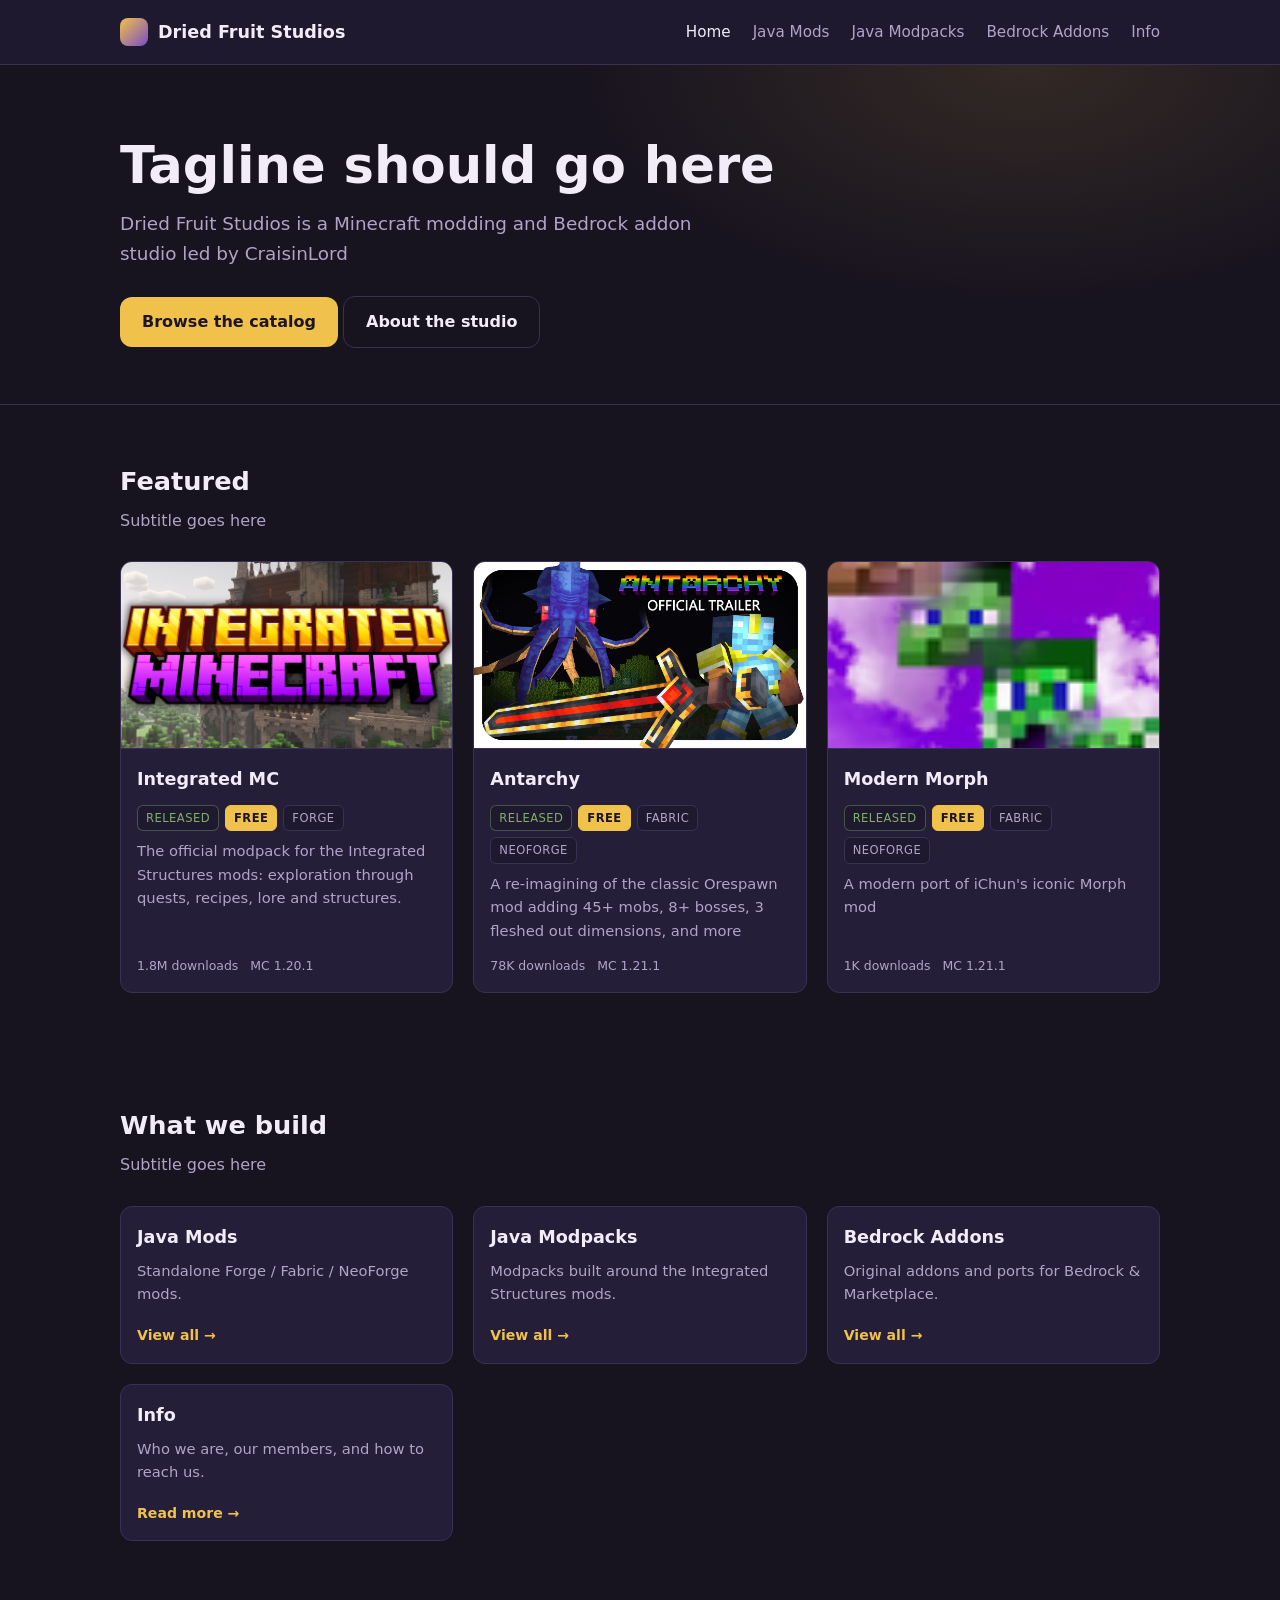
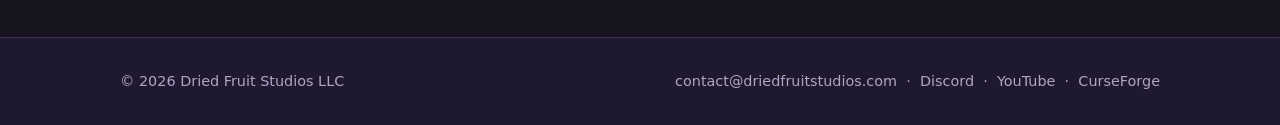
==== index.html @ 53a5d4b8 "initial commit" ====
<!DOCTYPE html>
<html lang="en">
<head>
  <meta charset="utf-8">
  <meta name="viewport" content="width=device-width, initial-scale=1">
  <title>Dried Fruit Studios — Minecraft mods, modpacks & Bedrock addons</title>
  <meta name="description" content="Dried Fruit Studios LLC is a Minecraft modding and Bedrock addon studio led by CraisinLord. Browse our Java mods, modpacks, and Bedrock addons.">
  <link rel="stylesheet" href="assets/css/style.css">
</head>
<body>
  <div id="site-header"></div>

  <main>
    <section class="hero">
      <div class="wrap">
        <h1>Tagline should go here</h1>
        <p>Dried Fruit Studios is a Minecraft modding and Bedrock addon studio led by CraisinLord</p>
        <a class="btn" href="java-mods.html">Browse the catalog</a>
        <a class="btn secondary" href="info.html">About the studio</a>
      </div>
    </section>

    <section>
      <div class="wrap">
        <h2>Featured</h2>
        <p class="section-sub">Subtitle goes here</p>
        <div id="product-grid" data-category="all" data-featured="true" data-limit="6"></div>
      </div>
    </section>

    <section>
      <div class="wrap">
        <h2>What we build</h2>
        <p class="section-sub">Subtitle goes here</p>
        <div class="grid">
          <article class="card"><div class="body"><h3>Java Mods</h3><p class="tagline">Standalone Forge / Fabric / NeoForge mods.</p><div class="links"><a href="java-mods.html">View all &rarr;</a></div></div></article>
          <article class="card"><div class="body"><h3>Java Modpacks</h3><p class="tagline">Modpacks built around the Integrated Structures mods.</p><div class="links"><a href="java-modpacks.html">View all &rarr;</a></div></div></article>
          <article class="card"><div class="body"><h3>Bedrock Addons</h3><p class="tagline">Original addons and ports for Bedrock &amp; Marketplace.</p><div class="links"><a href="bedrock-addons.html">View all &rarr;</a></div></div></article>
          <article class="card"><div class="body"><h3>Info</h3><p class="tagline">Who we are, our members, and how to reach us.</p><div class="links"><a href="info.html">Read more &rarr;</a></div></div></article>
        </div>
      </div>
    </section>
  </main>

  <div id="site-footer"></div>
  <script src="assets/js/site.js"></script>
  <script src="assets/js/products.js"></script>
</body>
</html>
---- assets/css/style.css ----
/* Dried Fruit Studios — draft theme, dark purple + gold. */

:root {
  --bg:        #17131f;
  --bg-raised: #1f1930;
  --bg-card:   #251e39;
  --border:    #3a3054;
  --text:      #f1ecf7;
  --text-dim:  #b0a4c6;
  --accent:    #f0c14b;
  --accent-2:  #7b4dc4;
  --on-accent: #1c1526;
  --good:      #7fb069;
  --warn:      #d9a441;
  --radius:    12px;
  --maxw:      1080px;
  --font:      system-ui, -apple-system, "Segoe UI", Roboto, Helvetica, Arial, sans-serif;
}

* { box-sizing: border-box; }

html, body { margin: 0; padding: 0; }

body {
  background: var(--bg);
  color: var(--text);
  font-family: var(--font);
  line-height: 1.6;
  -webkit-font-smoothing: antialiased;
}

a { color: var(--accent); text-decoration: none; }
a:hover { text-decoration: underline; }

img { max-width: 100%; display: block; }

.wrap { max-width: var(--maxw); margin: 0 auto; padding: 0 20px; }

/* Header / nav */
.site-header {
  border-bottom: 1px solid var(--border);
  background: var(--bg-raised);
  position: sticky;
  top: 0;
  z-index: 50;
}
.site-header .wrap {
  display: flex;
  align-items: center;
  justify-content: space-between;
  min-height: 64px;
}
.brand {
  display: flex;
  align-items: center;
  gap: 10px;
  font-weight: 700;
  font-size: 1.1rem;
  color: var(--text);
}
.brand:hover { text-decoration: none; }
.brand .mark {
  width: 28px; height: 28px;
  border-radius: 8px;
  background: linear-gradient(135deg, var(--accent), var(--accent-2));
  display: inline-block;
}
.nav-links { display: flex; gap: 22px; align-items: center; }
.nav-links a {
  color: var(--text-dim);
  font-size: 0.95rem;
  font-weight: 500;
}
.nav-links a:hover,
.nav-links a.active { color: var(--text); text-decoration: none; }

.nav-toggle {
  display: none;
  background: none; border: 1px solid var(--border);
  color: var(--text); border-radius: 8px;
  padding: 6px 10px; font-size: 1rem; cursor: pointer;
}

@media (max-width: 720px) {
  .nav-toggle { display: block; }
  .nav-links {
    display: none;
    position: absolute;
    top: 64px; left: 0; right: 0;
    flex-direction: column;
    gap: 0;
    background: var(--bg-raised);
    border-bottom: 1px solid var(--border);
    padding: 8px 0;
  }
  .nav-links.open { display: flex; }
  .nav-links a { padding: 12px 20px; width: 100%; }
}

/* Hero */
.hero {
  padding: 72px 0 56px;
  border-bottom: 1px solid var(--border);
  background:
    radial-gradient(60% 120% at 80% 0%, rgba(240,193,75,0.13), transparent 60%),
    var(--bg);
}
.hero h1 {
  font-size: clamp(2rem, 5vw, 3.2rem);
  line-height: 1.1;
  margin: 0 0 16px;
}
.hero p { font-size: 1.15rem; color: var(--text-dim); max-width: 620px; margin: 0 0 28px; }

.btn {
  display: inline-block;
  background: var(--accent);
  color: var(--on-accent);
  font-weight: 700;
  padding: 12px 22px;
  border-radius: var(--radius);
  border: none;
}
.btn:hover { text-decoration: none; filter: brightness(1.06); }
.btn.secondary {
  background: transparent;
  color: var(--text);
  border: 1px solid var(--border);
}

/* Sections */
section { padding: 56px 0; }
section h2 { font-size: 1.6rem; margin: 0 0 6px; }
section .section-sub { color: var(--text-dim); margin: 0 0 28px; }

/* Product grid */
.filters {
  display: flex; flex-wrap: wrap; gap: 8px; margin-bottom: 24px;
}
.filters button {
  background: var(--bg-card);
  border: 1px solid var(--border);
  color: var(--text-dim);
  padding: 6px 14px;
  border-radius: 999px;
  cursor: pointer;
  font-size: 0.88rem;
}
.filters button.active { background: var(--accent); color: var(--on-accent); border-color: var(--accent); font-weight: 600; }

.grid {
  display: grid;
  grid-template-columns: repeat(auto-fill, minmax(280px, 1fr));
  gap: 20px;
}
.card {
  background: var(--bg-card);
  border: 1px solid var(--border);
  border-radius: var(--radius);
  overflow: hidden;
  display: flex;
  flex-direction: column;
  color: var(--text);
  transition: border-color .15s ease, transform .15s ease;
}
a.card:hover { text-decoration: none; border-color: var(--accent); transform: translateY(-2px); }
.card .thumb {
  aspect-ratio: 16 / 9;
  width: 100%;
  object-fit: cover;
  background: var(--bg-raised);
  border-bottom: 1px solid var(--border);
}
.card .thumb--empty { display: block; }
.card .body { padding: 16px; flex: 1; display: flex; flex-direction: column; gap: 8px; }
.card h3 { margin: 0; font-size: 1.1rem; }
.card .tagline { color: var(--text-dim); font-size: 0.92rem; margin: 0; flex: 1; }
.card .meta { display: flex; flex-wrap: wrap; gap: 6px; margin-top: 4px; }
.card-foot { display: flex; flex-wrap: wrap; gap: 12px; margin-top: 6px; }
.card-foot .dl { font-size: 0.78rem; color: var(--text-dim); }
.badge {
  font-size: 0.72rem;
  text-transform: uppercase;
  letter-spacing: 0.04em;
  padding: 3px 8px;
  border-radius: 6px;
  background: var(--bg-raised);
  color: var(--text-dim);
  border: 1px solid var(--border);
}
.badge.released      { color: var(--good); border-color: rgba(127,176,105,0.4); }
.badge.in-development { color: var(--warn); border-color: rgba(217,164,65,0.4); }
.badge.planned       { color: var(--text-dim); }
.badge.free {
  color: var(--on-accent); background: var(--accent);
  border-color: var(--accent); font-weight: 700;
}
.card .links { display: flex; flex-wrap: wrap; gap: 12px; margin-top: 10px; }
.card .links a { font-size: 0.88rem; font-weight: 600; }

/* Info page */
.prose { max-width: 720px; }
.prose h2 { margin-top: 40px; }
.team {
  display: grid;
  grid-template-columns: repeat(auto-fill, minmax(220px, 1fr));
  gap: 20px;
  margin-top: 24px;
}
.member {
  background: var(--bg-card);
  border: 1px solid var(--border);
  border-radius: var(--radius);
  padding: 18px;
}
.member .avatar {
  width: 72px; height: 72px;
  border-radius: 50%;
  border: 1px solid var(--border);
  margin-bottom: 10px;
}
.member h3 { margin: 0 0 2px; }
.member .role { color: var(--accent); font-size: 0.85rem; font-weight: 600; }
.member .member-links { margin: 10px 0 0; font-size: 0.88rem; font-weight: 600; }

/* Stat row (info page) */
.stat-row {
  display: flex; flex-wrap: wrap; gap: 28px;
  padding: 20px 0 4px;
}
.stat { display: flex; flex-direction: column; }
.stat strong { font-size: 1.6rem; color: var(--accent); line-height: 1.1; }
.stat span { color: var(--text-dim); font-size: 0.9rem; }

/* Footer */
.site-footer {
  border-top: 1px solid var(--border);
  background: var(--bg-raised);
  color: var(--text-dim);
  font-size: 0.9rem;
  padding: 32px 0;
  margin-top: 40px;
}
.site-footer .wrap { display: flex; flex-wrap: wrap; gap: 16px; justify-content: space-between; }
.site-footer a { color: var(--text-dim); }

.empty-note { color: var(--text-dim); font-style: italic; }

/* Product detail page */
.crumb { margin: 0 0 24px; font-size: 0.9rem; }
.pd-head { display: flex; gap: 22px; align-items: flex-start; flex-wrap: wrap; }
.pd-icon {
  width: 96px; height: 96px; border-radius: 16px;
  border: 1px solid var(--border); background: var(--bg-card);
  flex-shrink: 0;
}
.pd-head h1 { margin: 0 0 8px; font-size: clamp(1.6rem, 4vw, 2.4rem); }
.pd-summary { color: var(--text-dim); margin: 0 0 16px; max-width: 620px; }
.pd-actions { display: flex; flex-wrap: wrap; gap: 12px; }
.pd-facts {
  display: grid; grid-template-columns: repeat(auto-fit, minmax(160px, 1fr));
  gap: 16px; margin: 32px 0; padding: 20px;
  background: var(--bg-card); border: 1px solid var(--border); border-radius: var(--radius);
}
.pd-facts .fact dt { font-size: 0.75rem; text-transform: uppercase; letter-spacing: 0.04em; color: var(--text-dim); margin-bottom: 6px; }
.pd-facts .fact dd { margin: 0; display: flex; flex-wrap: wrap; gap: 6px; align-items: center; }
.muted { color: var(--text-dim); font-size: 0.85em; }
.pd-gallery {
  display: grid; grid-template-columns: repeat(auto-fill, minmax(240px, 1fr));
  gap: 14px; margin-top: 16px;
}
.pd-gallery img {
  width: 100%; aspect-ratio: 16 / 10; object-fit: cover;
  border-radius: 10px; border: 1px solid var(--border);
}
.pd-trailer {
  position: relative; width: 100%; aspect-ratio: 16 / 9;
  margin: 28px 0; border-radius: var(--radius); overflow: hidden;
  border: 1px solid var(--border); background: #000;
}
.pd-trailer iframe { position: absolute; inset: 0; width: 100%; height: 100%; border: 0; }
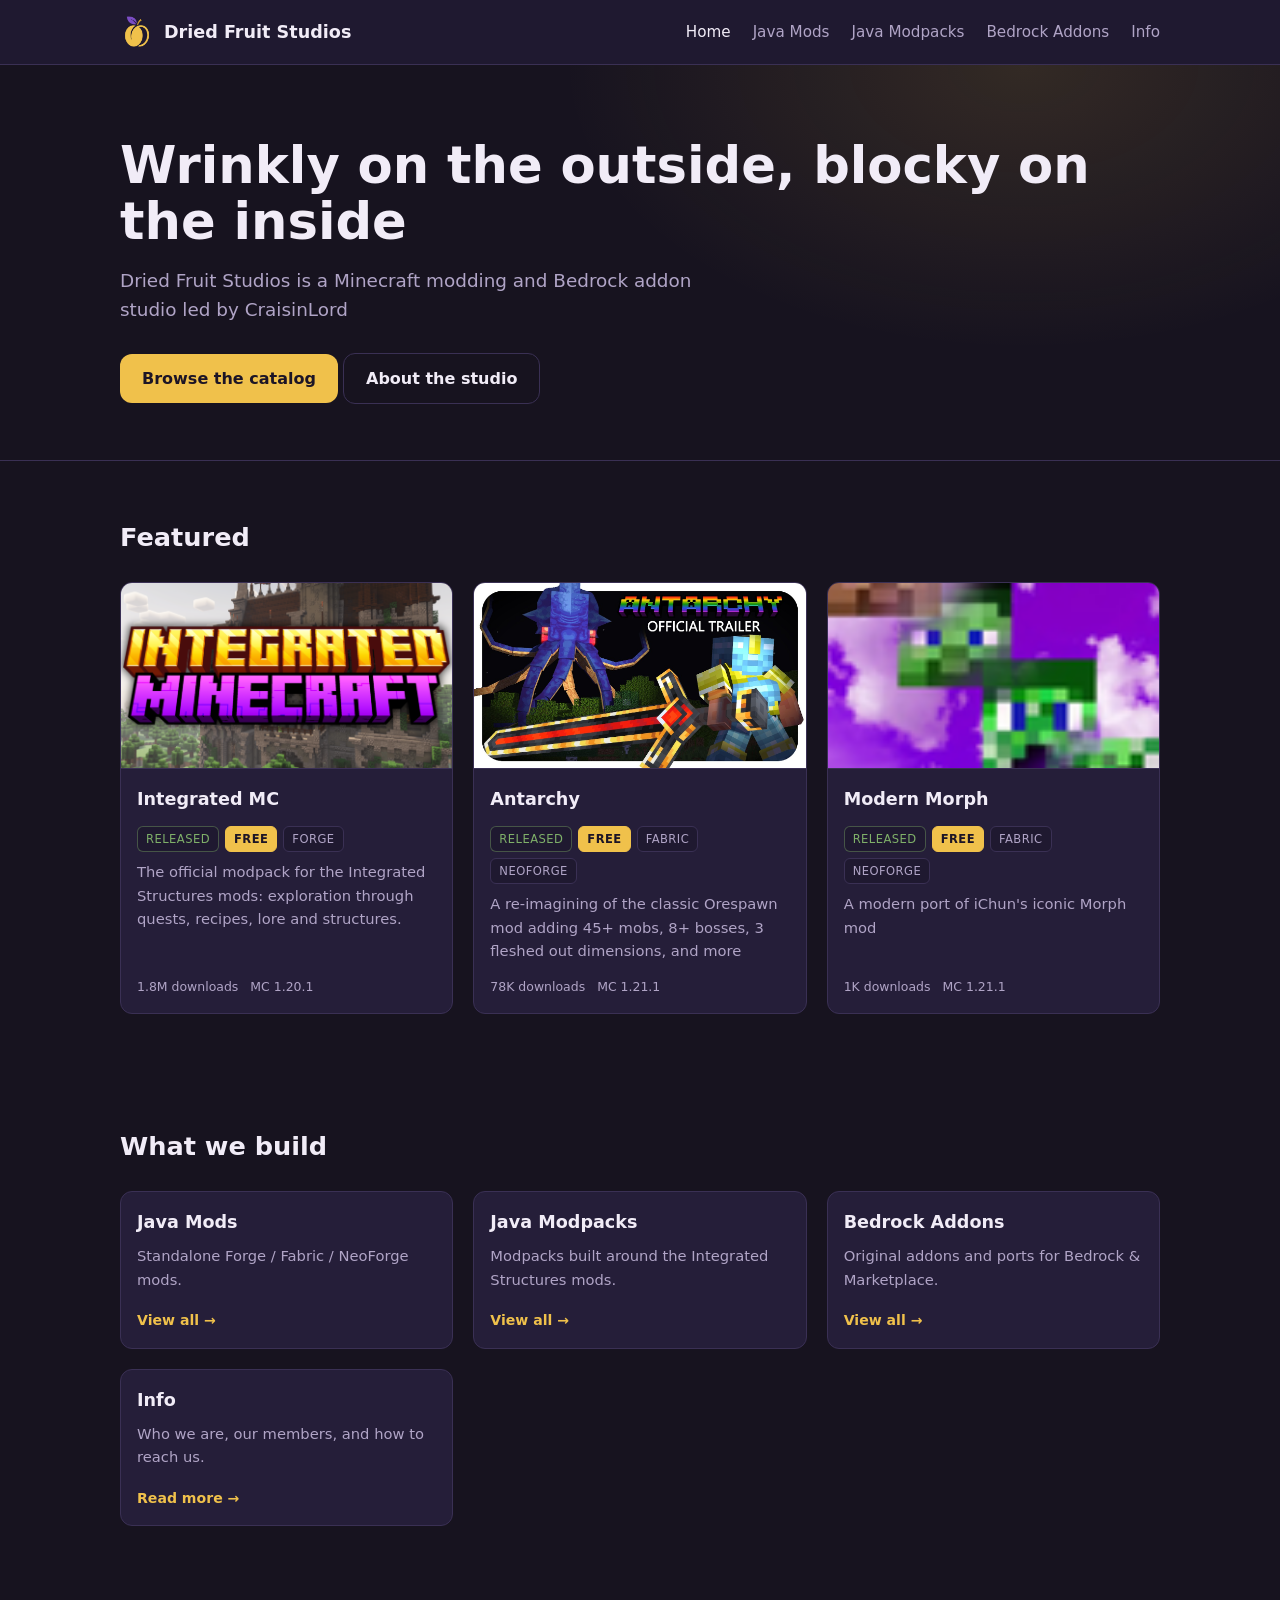
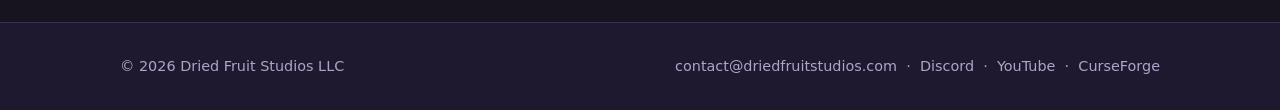
==== commit ad66fce4: "added temp logo" ====
--- a/index.html
+++ b/index.html
@@ -5,7 +5,14 @@
   <meta name="viewport" content="width=device-width, initial-scale=1">
   <title>Dried Fruit Studios — Minecraft mods, modpacks & Bedrock addons</title>
   <meta name="description" content="Dried Fruit Studios LLC is a Minecraft modding and Bedrock addon studio led by CraisinLord. Browse our Java mods, modpacks, and Bedrock addons.">
-  <link rel="stylesheet" href="assets/css/style.css">
+  <link rel="icon" type="image/png" href="/assets/img/brand/favicon-32.png">
+  <link rel="apple-touch-icon" href="/assets/img/brand/apple-touch-icon.png">
+  <meta property="og:title" content="Dried Fruit Studios">
+  <meta property="og:description" content="A Minecraft modding and Bedrock addon studio led by CraisinLord.">
+  <meta property="og:image" content="https://driedfruitstudios.com/assets/img/brand/icon-512.png">
+  <meta property="og:url" content="https://driedfruitstudios.com/">
+  <meta name="twitter:card" content="summary">
+  <link rel="stylesheet" href="assets/css/style.css?v=1">
 </head>
 <body>
   <div id="site-header"></div>
@@ -13,7 +20,7 @@
   <main>
     <section class="hero">
       <div class="wrap">
-        <h1>Tagline should go here</h1>
+        <h1>Wrinkly on the outside, blocky on the inside</h1>
         <p>Dried Fruit Studios is a Minecraft modding and Bedrock addon studio led by CraisinLord</p>
         <a class="btn" href="java-mods.html">Browse the catalog</a>
         <a class="btn secondary" href="info.html">About the studio</a>
@@ -23,7 +30,6 @@
     <section>
       <div class="wrap">
         <h2>Featured</h2>
-        <p class="section-sub">Subtitle goes here</p>
         <div id="product-grid" data-category="all" data-featured="true" data-limit="6"></div>
       </div>
     </section>
@@ -31,7 +37,6 @@
     <section>
       <div class="wrap">
         <h2>What we build</h2>
-        <p class="section-sub">Subtitle goes here</p>
         <div class="grid">
           <article class="card"><div class="body"><h3>Java Mods</h3><p class="tagline">Standalone Forge / Fabric / NeoForge mods.</p><div class="links"><a href="java-mods.html">View all &rarr;</a></div></div></article>
           <article class="card"><div class="body"><h3>Java Modpacks</h3><p class="tagline">Modpacks built around the Integrated Structures mods.</p><div class="links"><a href="java-modpacks.html">View all &rarr;</a></div></div></article>
@@ -43,7 +48,7 @@
   </main>
 
   <div id="site-footer"></div>
-  <script src="assets/js/site.js"></script>
-  <script src="assets/js/products.js"></script>
+  <script src="assets/js/site.js?v=1"></script>
+  <script src="assets/js/products.js?v=1"></script>
 </body>
 </html>
--- a/assets/css/style.css
+++ b/assets/css/style.css
@@ -60,10 +60,8 @@
 }
 .brand:hover { text-decoration: none; }
 .brand .mark {
-  width: 28px; height: 28px;
-  border-radius: 8px;
-  background: linear-gradient(135deg, var(--accent), var(--accent-2));
-  display: inline-block;
+  width: 34px; height: 34px;
+  display: block;
 }
 .nav-links { display: flex; gap: 22px; align-items: center; }
 .nav-links a {
@@ -130,8 +128,7 @@
 
 /* Sections */
 section { padding: 56px 0; }
-section h2 { font-size: 1.6rem; margin: 0 0 6px; }
-section .section-sub { color: var(--text-dim); margin: 0 0 28px; }
+section h2 { font-size: 1.6rem; margin: 0 0 24px; }
 
 /* Product grid */
 .filters {
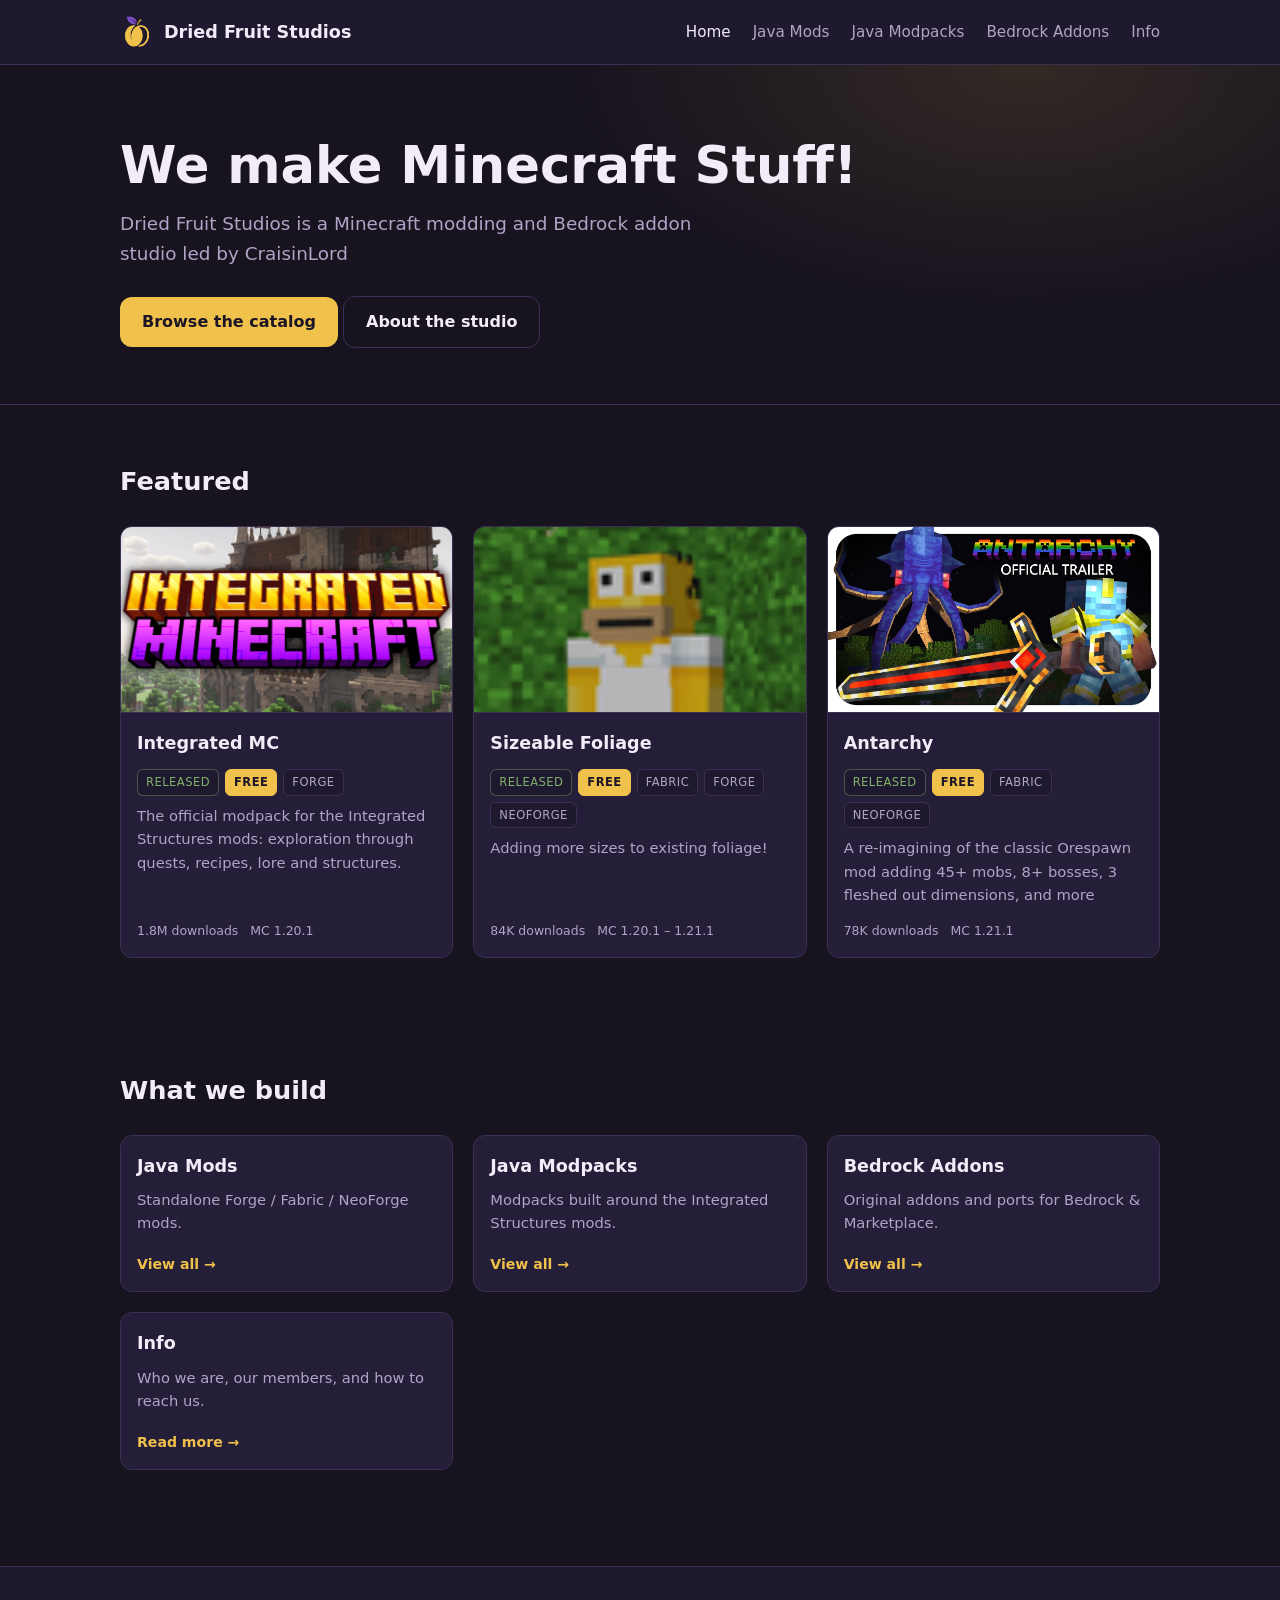
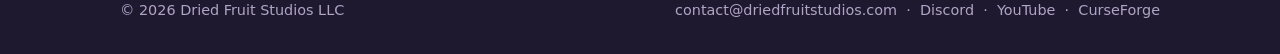
==== commit b805bc1c: "change YT link, tag line" ====
--- a/index.html
+++ b/index.html
@@ -12,7 +12,7 @@
   <meta property="og:image" content="https://driedfruitstudios.com/assets/img/brand/icon-512.png">
   <meta property="og:url" content="https://driedfruitstudios.com/">
   <meta name="twitter:card" content="summary">
-  <link rel="stylesheet" href="assets/css/style.css?v=1">
+  <link rel="stylesheet" href="assets/css/style.css?v=3">
 </head>
 <body>
   <div id="site-header"></div>
@@ -20,7 +20,7 @@
   <main>
     <section class="hero">
       <div class="wrap">
-        <h1>Wrinkly on the outside, blocky on the inside</h1>
+        <h1>We make Minecraft Stuff!</h1>
         <p>Dried Fruit Studios is a Minecraft modding and Bedrock addon studio led by CraisinLord</p>
         <a class="btn" href="java-mods.html">Browse the catalog</a>
         <a class="btn secondary" href="info.html">About the studio</a>
@@ -48,7 +48,7 @@
   </main>
 
   <div id="site-footer"></div>
-  <script src="assets/js/site.js?v=1"></script>
-  <script src="assets/js/products.js?v=1"></script>
+  <script src="assets/js/site.js?v=3"></script>
+  <script src="assets/js/products.js?v=3"></script>
 </body>
 </html>
--- a/assets/css/style.css
+++ b/assets/css/style.css
@@ -169,6 +169,12 @@
   border-bottom: 1px solid var(--border);
 }
 .card .thumb--empty { display: block; }
+.card .thumb--square {
+  aspect-ratio: 1 / 1;
+  object-fit: contain;
+  padding: 16px;
+  background: var(--bg-raised);
+}
 .card .body { padding: 16px; flex: 1; display: flex; flex-direction: column; gap: 8px; }
 .card h3 { margin: 0; font-size: 1.1rem; }
 .card .tagline { color: var(--text-dim); font-size: 0.92rem; margin: 0; flex: 1; }
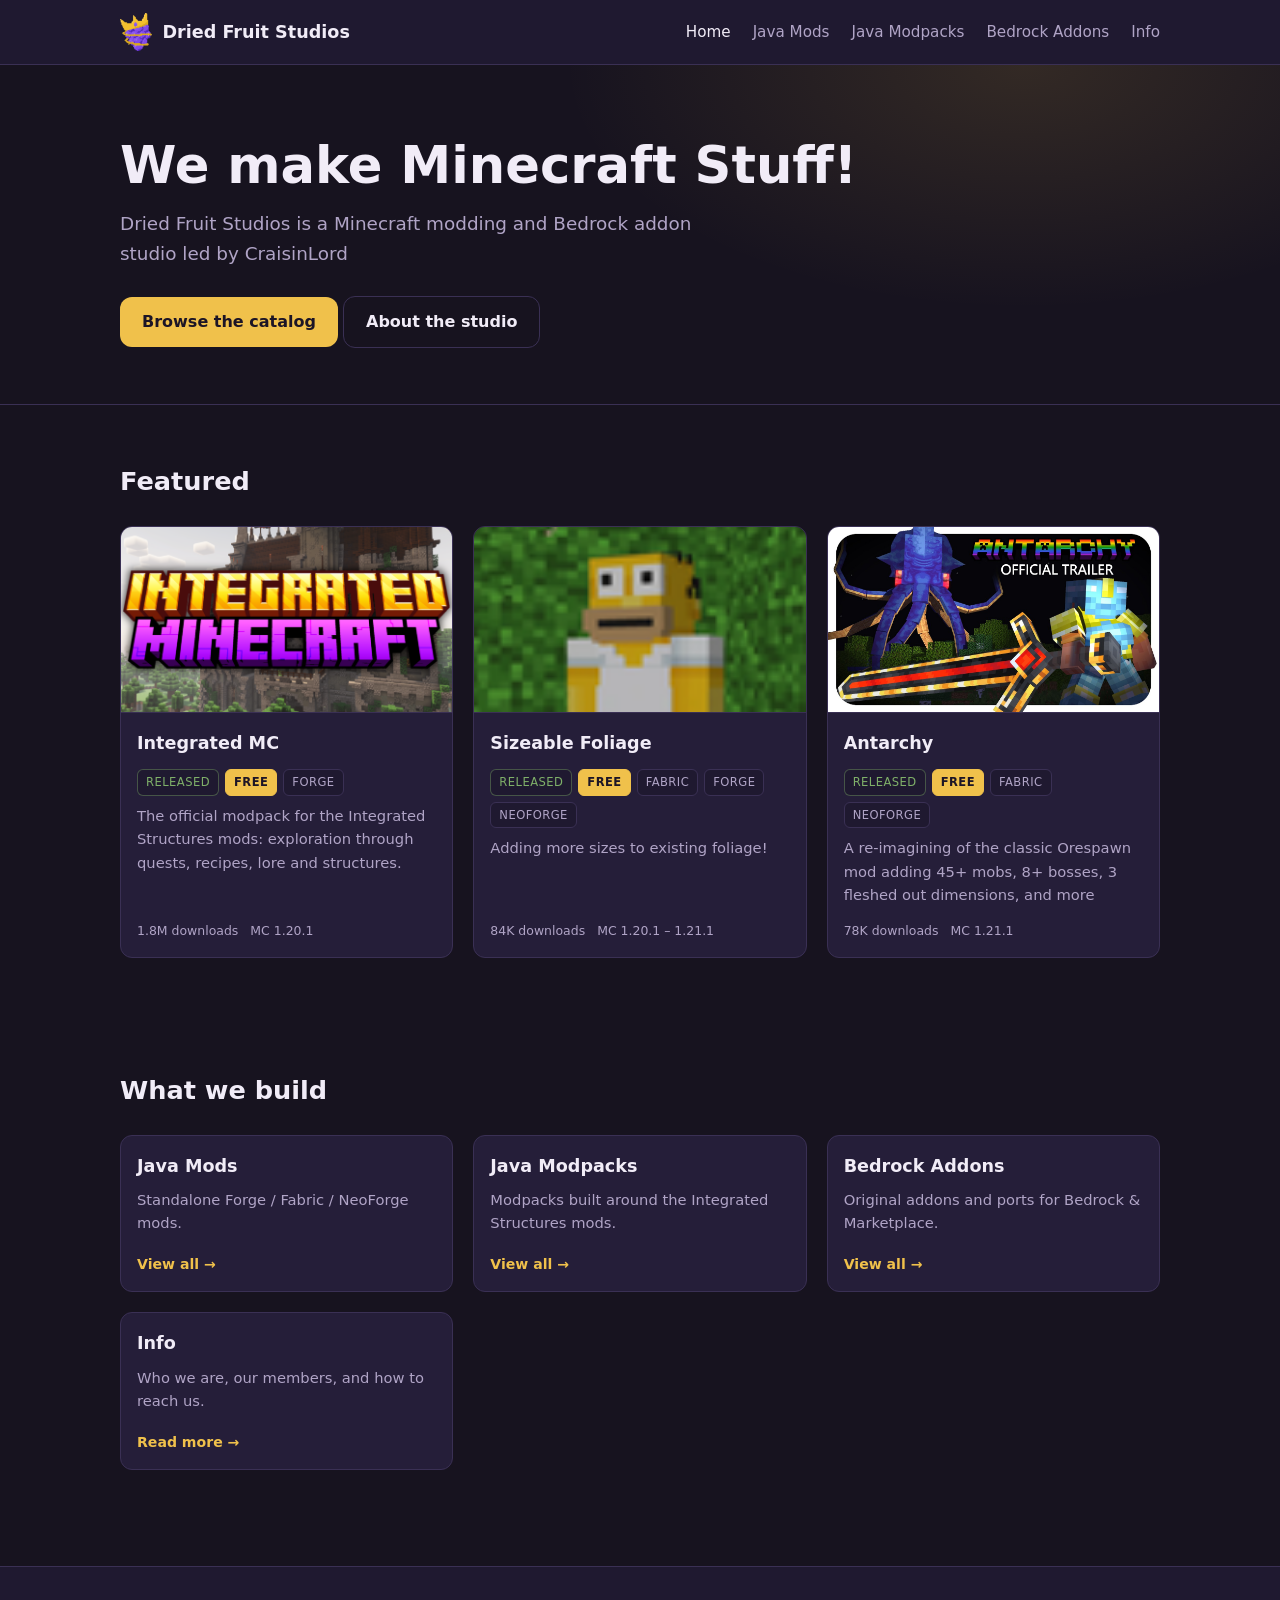
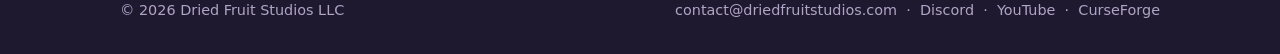
==== commit bfc24c6e: "update DFS logo" ====
--- a/index.html
+++ b/index.html
@@ -5,14 +5,14 @@
   <meta name="viewport" content="width=device-width, initial-scale=1">
   <title>Dried Fruit Studios — Minecraft mods, modpacks & Bedrock addons</title>
   <meta name="description" content="Dried Fruit Studios LLC is a Minecraft modding and Bedrock addon studio led by CraisinLord. Browse our Java mods, modpacks, and Bedrock addons.">
-  <link rel="icon" type="image/png" href="/assets/img/brand/favicon-32.png">
-  <link rel="apple-touch-icon" href="/assets/img/brand/apple-touch-icon.png">
+  <link rel="icon" type="image/png" href="/assets/img/brand/favicon-32.png?v=3">
+  <link rel="apple-touch-icon" href="/assets/img/brand/apple-touch-icon.png?v=3">
   <meta property="og:title" content="Dried Fruit Studios">
   <meta property="og:description" content="A Minecraft modding and Bedrock addon studio led by CraisinLord.">
-  <meta property="og:image" content="https://driedfruitstudios.com/assets/img/brand/icon-512.png">
+  <meta property="og:image" content="https://driedfruitstudios.com/assets/img/brand/icon-512.png?v=3">
   <meta property="og:url" content="https://driedfruitstudios.com/">
   <meta name="twitter:card" content="summary">
-  <link rel="stylesheet" href="assets/css/style.css?v=3">
+  <link rel="stylesheet" href="assets/css/style.css?v=4">
 </head>
 <body>
   <div id="site-header"></div>
@@ -48,7 +48,7 @@
   </main>
 
   <div id="site-footer"></div>
-  <script src="assets/js/site.js?v=3"></script>
-  <script src="assets/js/products.js?v=3"></script>
+  <script src="assets/js/site.js?v=4"></script>
+  <script src="assets/js/products.js?v=4"></script>
 </body>
 </html>
--- a/assets/css/style.css
+++ b/assets/css/style.css
@@ -60,7 +60,7 @@
 }
 .brand:hover { text-decoration: none; }
 .brand .mark {
-  width: 34px; height: 34px;
+  height: 38px; width: auto;
   display: block;
 }
 .nav-links { display: flex; gap: 22px; align-items: center; }
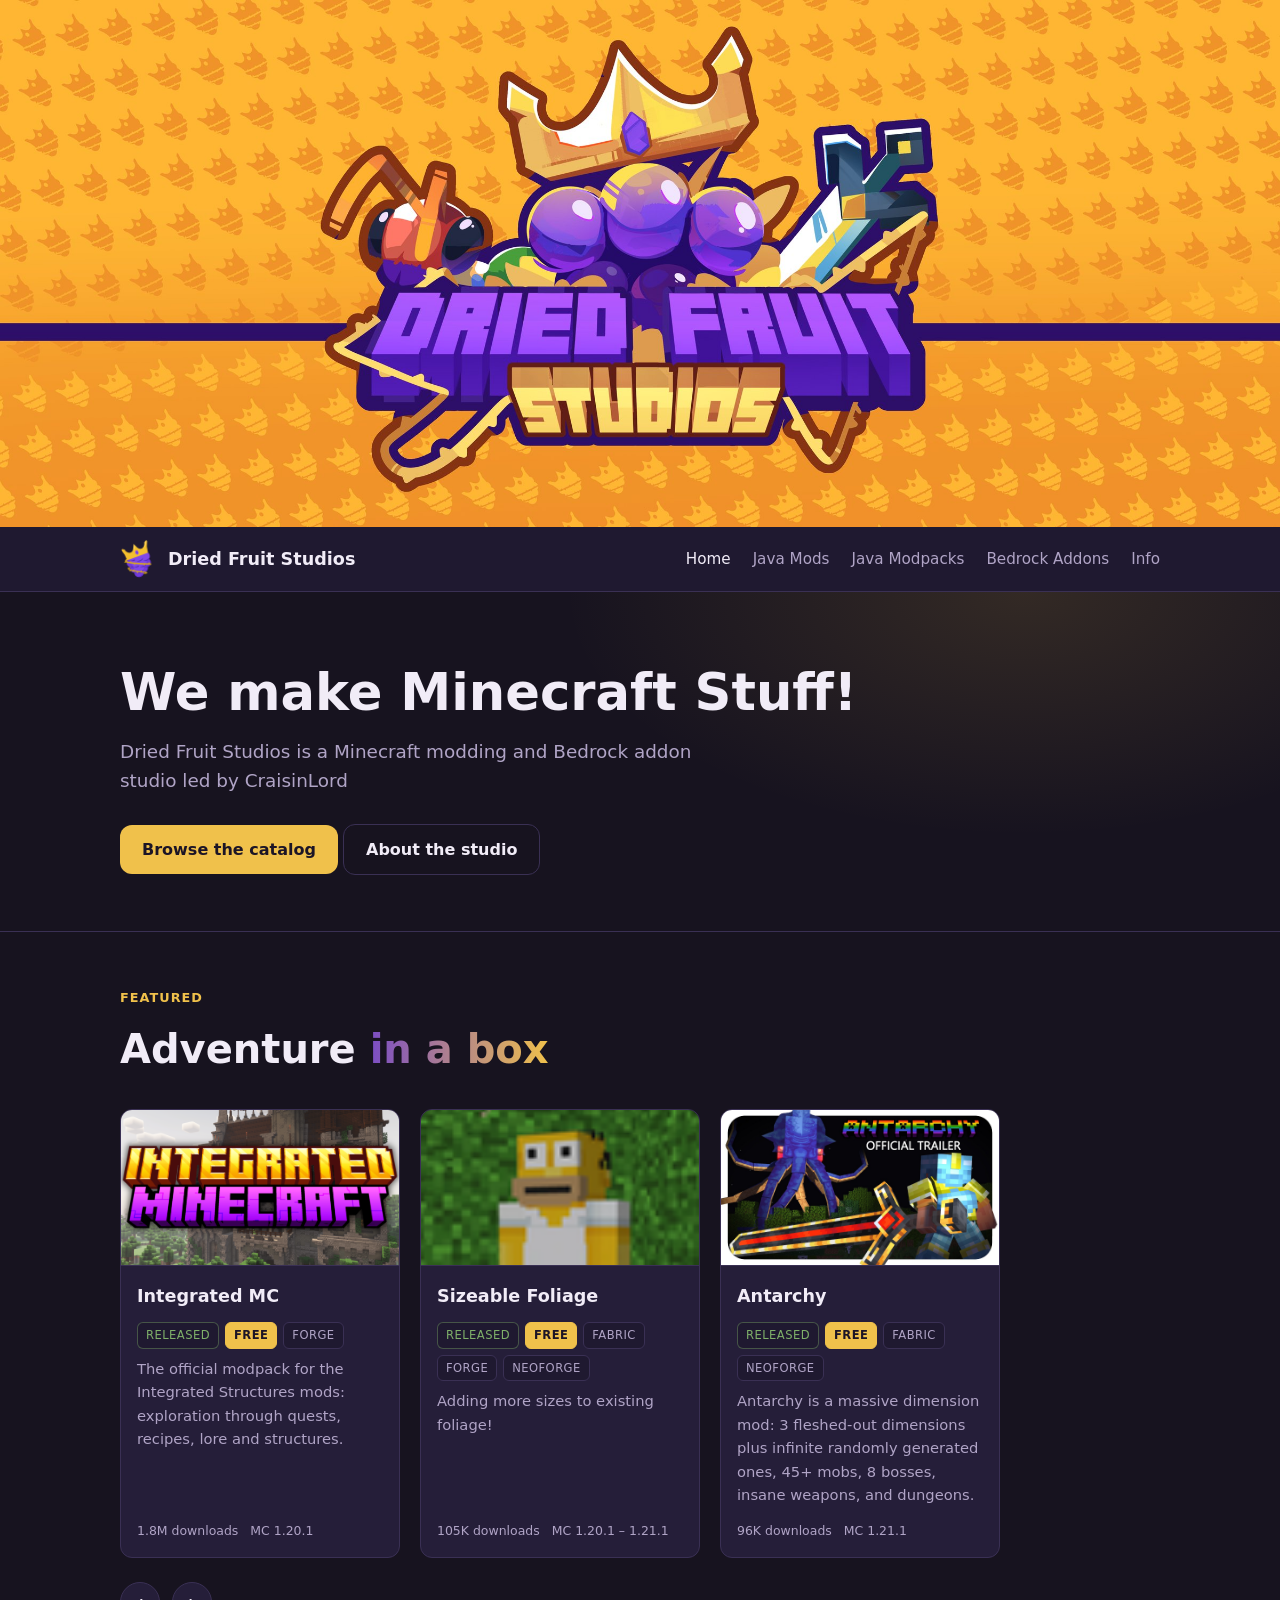
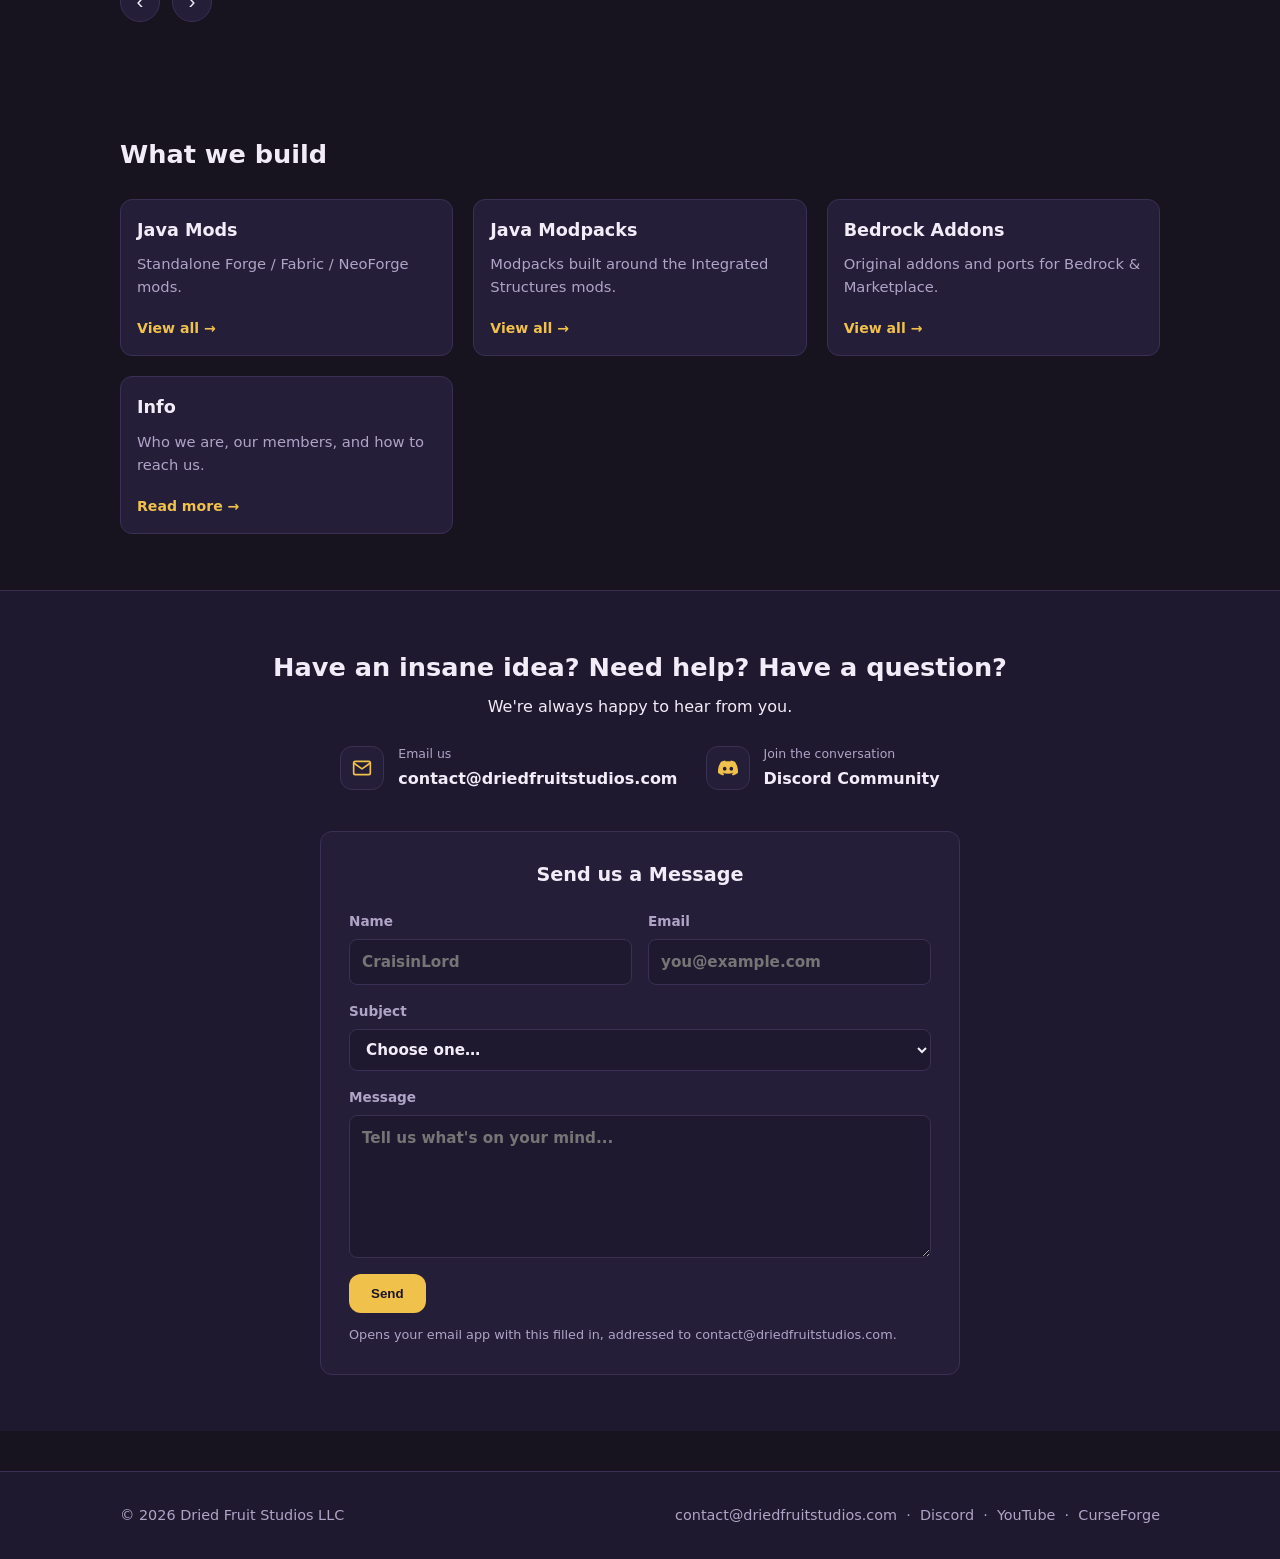
==== commit 6b2ff6cc: "Updated new logo and branding Updated download counts new contact page" ====
--- a/index.html
+++ b/index.html
@@ -5,16 +5,17 @@
   <meta name="viewport" content="width=device-width, initial-scale=1">
   <title>Dried Fruit Studios — Minecraft mods, modpacks & Bedrock addons</title>
   <meta name="description" content="Dried Fruit Studios LLC is a Minecraft modding and Bedrock addon studio led by CraisinLord. Browse our Java mods, modpacks, and Bedrock addons.">
-  <link rel="icon" type="image/png" href="/assets/img/brand/favicon-32.png?v=3">
-  <link rel="apple-touch-icon" href="/assets/img/brand/apple-touch-icon.png?v=3">
+  <link rel="icon" type="image/png" href="/assets/img/brand/favicon-32.png?v=10">
+  <link rel="apple-touch-icon" href="/assets/img/brand/apple-touch-icon.png?v=10">
   <meta property="og:title" content="Dried Fruit Studios">
   <meta property="og:description" content="A Minecraft modding and Bedrock addon studio led by CraisinLord.">
-  <meta property="og:image" content="https://driedfruitstudios.com/assets/img/brand/icon-512.png?v=3">
+  <meta property="og:image" content="https://driedfruitstudios.com/assets/img/brand/og.jpg?v=1">
   <meta property="og:url" content="https://driedfruitstudios.com/">
   <meta name="twitter:card" content="summary">
-  <link rel="stylesheet" href="assets/css/style.css?v=4">
+  <link rel="stylesheet" href="assets/css/style.css?v=10">
 </head>
 <body>
+  <div id="site-banner"></div>
   <div id="site-header"></div>
 
   <main>
@@ -27,10 +28,17 @@
       </div>
     </section>
 
-    <section>
+    <section class="creations">
       <div class="wrap">
-        <h2>Featured</h2>
-        <div id="product-grid" data-category="all" data-featured="true" data-limit="6"></div>
+        <p class="eyebrow">Featured</p>
+        <h2 class="creations-title">Adventure <span class="grad">in a box</span></h2>
+        <div class="carousel-wrap">
+          <div id="product-grid" data-category="all" data-featured="true" data-limit="6" data-layout="carousel"></div>
+        </div>
+        <div class="carousel-controls">
+          <button class="carousel-arrow prev" aria-label="Previous">&#8249;</button>
+          <button class="carousel-arrow next" aria-label="Next">&#8250;</button>
+        </div>
       </div>
     </section>
 
@@ -47,8 +55,10 @@
     </section>
   </main>
 
+  <div id="site-contact"></div>
+
   <div id="site-footer"></div>
-  <script src="assets/js/site.js?v=4"></script>
-  <script src="assets/js/products.js?v=4"></script>
+  <script src="assets/js/site.js?v=10"></script>
+  <script src="assets/js/products.js?v=10"></script>
 </body>
 </html>
--- a/assets/css/style.css
+++ b/assets/css/style.css
@@ -36,6 +36,13 @@
 
 .wrap { max-width: var(--maxw); margin: 0 auto; padding: 0 20px; }
 
+/* Top banner */
+.site-banner {
+  display: block;
+  width: 100%;
+  height: auto;
+}
+
 /* Header / nav */
 .site-header {
   border-bottom: 1px solid var(--border);
@@ -201,6 +208,45 @@
 .card .links { display: flex; flex-wrap: wrap; gap: 12px; margin-top: 10px; }
 .card .links a { font-size: 0.88rem; font-weight: 600; }
 
+/* Creations / carousel */
+.eyebrow {
+  margin: 0 0 8px;
+  text-transform: uppercase;
+  letter-spacing: 0.08em;
+  font-size: 0.8rem;
+  font-weight: 700;
+  color: var(--accent);
+}
+.creations-title { font-size: clamp(1.7rem, 4vw, 2.5rem); margin: 0 0 28px; }
+.creations-title .grad {
+  background: linear-gradient(90deg, var(--accent-2), var(--accent));
+  -webkit-background-clip: text;
+  background-clip: text;
+  color: transparent;
+}
+.carousel {
+  display: flex;
+  gap: 20px;
+  overflow-x: auto;
+  scroll-snap-type: x mandatory;
+  scrollbar-width: none;
+  padding-bottom: 4px;
+}
+.carousel::-webkit-scrollbar { display: none; }
+.carousel .card { flex: 0 0 280px; scroll-snap-align: start; }
+.carousel-controls { display: flex; gap: 12px; margin-top: 20px; }
+.carousel-arrow {
+  width: 40px; height: 40px;
+  border-radius: 50%;
+  background: var(--bg-card);
+  border: 1px solid var(--border);
+  color: var(--text);
+  font-size: 1.3rem;
+  line-height: 1;
+  cursor: pointer;
+}
+.carousel-arrow:hover { border-color: var(--accent); color: var(--accent); }
+
 /* Info page */
 .prose { max-width: 720px; }
 .prose h2 { margin-top: 40px; }
@@ -235,6 +281,77 @@
 .stat strong { font-size: 1.6rem; color: var(--accent); line-height: 1.1; }
 .stat span { color: var(--text-dim); font-size: 0.9rem; }
 
+/* Contact */
+.contact-cta {
+  border-top: 1px solid var(--border);
+  background: var(--bg-raised);
+  text-align: center;
+}
+.contact-cta h2 { margin: 0 0 6px; }
+.contact-cta .section-sub { margin: 0 0 24px; }
+.contact-links { display: flex; flex-wrap: wrap; justify-content: center; gap: 28px; margin-bottom: 40px; }
+.contact-item {
+  display: inline-flex; align-items: center; gap: 14px;
+  color: var(--text); text-align: left;
+}
+.contact-item:hover { text-decoration: none; }
+.contact-item:hover .value { color: var(--accent); }
+.contact-item-icon {
+  display: flex; align-items: center; justify-content: center;
+  width: 44px; height: 44px; flex-shrink: 0;
+  border-radius: 12px;
+  background: var(--bg-card);
+  border: 1px solid var(--border);
+  color: var(--accent);
+}
+.contact-item-icon svg { width: 20px; height: 20px; }
+.contact-item-text { display: flex; flex-direction: column; gap: 2px; }
+.contact-item-text .label { font-size: 0.78rem; color: var(--text-dim); }
+.contact-item-text .value { font-weight: 700; }
+
+.contact-form {
+  max-width: 640px;
+  margin: 0 auto;
+  background: var(--bg-card);
+  border: 1px solid var(--border);
+  border-radius: var(--radius);
+  padding: 28px;
+  text-align: left;
+}
+.contact-form h3 { margin: 0 0 20px; font-size: 1.2rem; text-align: center; }
+.contact-form .form-row { display: flex; gap: 16px; flex-wrap: wrap; }
+.contact-form .form-row label { flex: 1; min-width: 200px; }
+.contact-form label {
+  display: block;
+  font-size: 0.85rem;
+  font-weight: 600;
+  color: var(--text-dim);
+  margin-bottom: 16px;
+}
+.contact-form input,
+.contact-form select,
+.contact-form textarea {
+  display: block;
+  width: 100%;
+  margin-top: 6px;
+  padding: 10px 12px;
+  background: var(--bg-raised);
+  border: 1px solid var(--border);
+  border-radius: 8px;
+  color: var(--text);
+  font: inherit;
+  font-size: 0.95rem;
+}
+.contact-form input:focus,
+.contact-form select:focus,
+.contact-form textarea:focus {
+  outline: 2px solid var(--accent);
+  outline-offset: 1px;
+}
+.contact-form textarea { resize: vertical; }
+.contact-form .btn { border: none; cursor: pointer; }
+.contact-form .form-note { margin: 12px 0 0; font-size: 0.8rem; color: var(--text-dim); }
+
 /* Footer */
 .site-footer {
   border-top: 1px solid var(--border);
